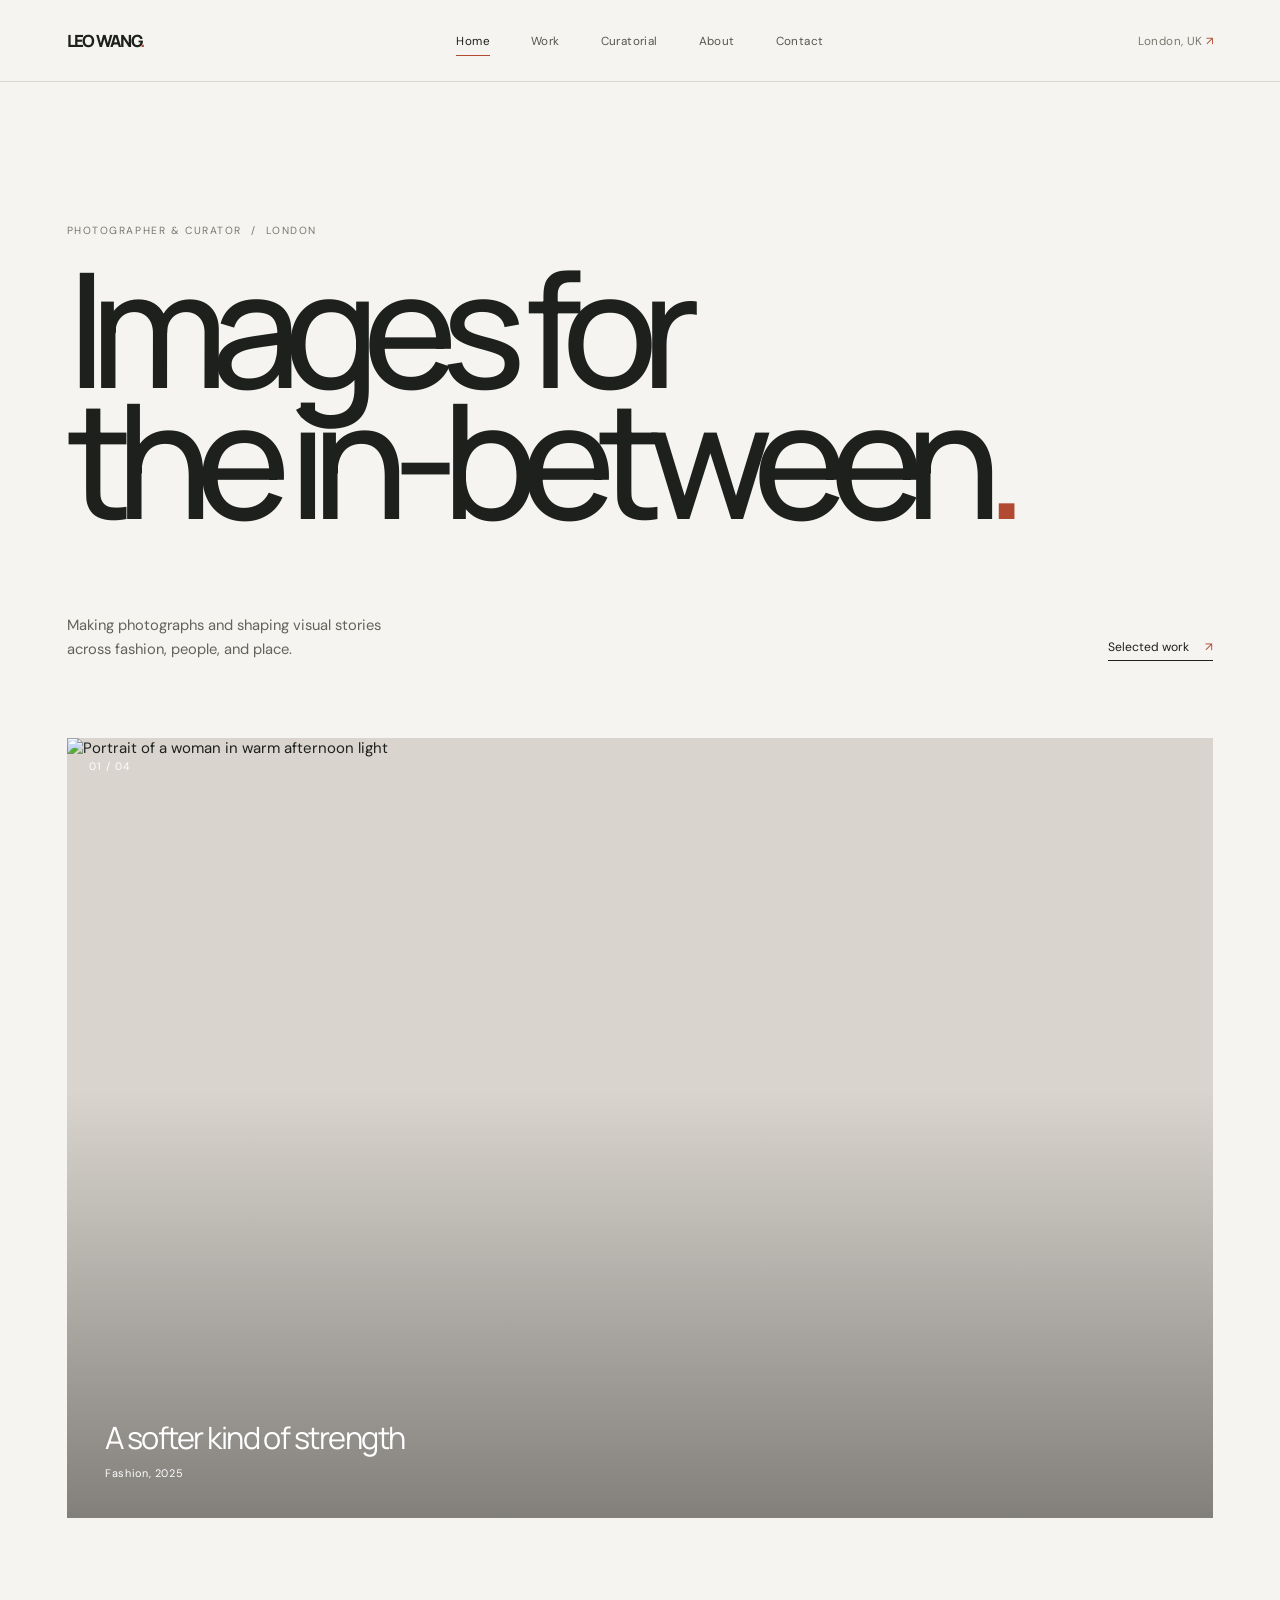
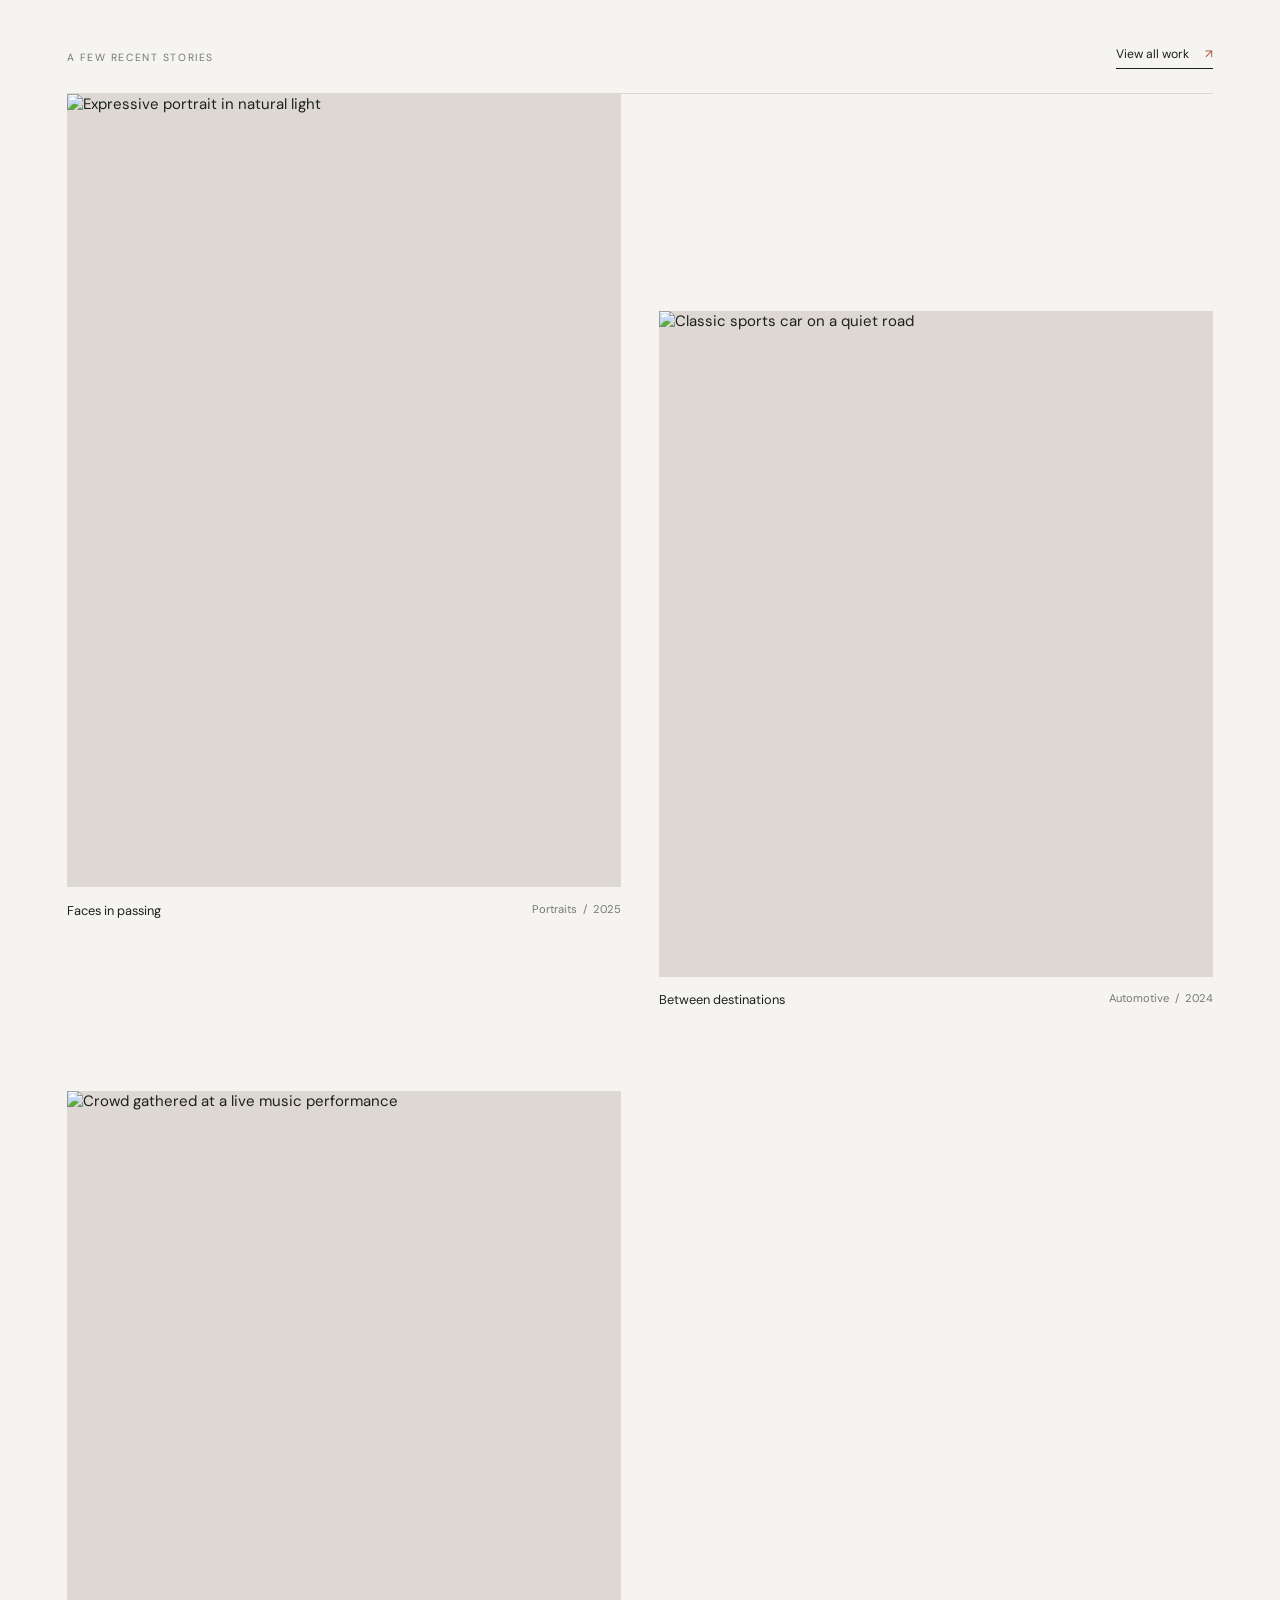
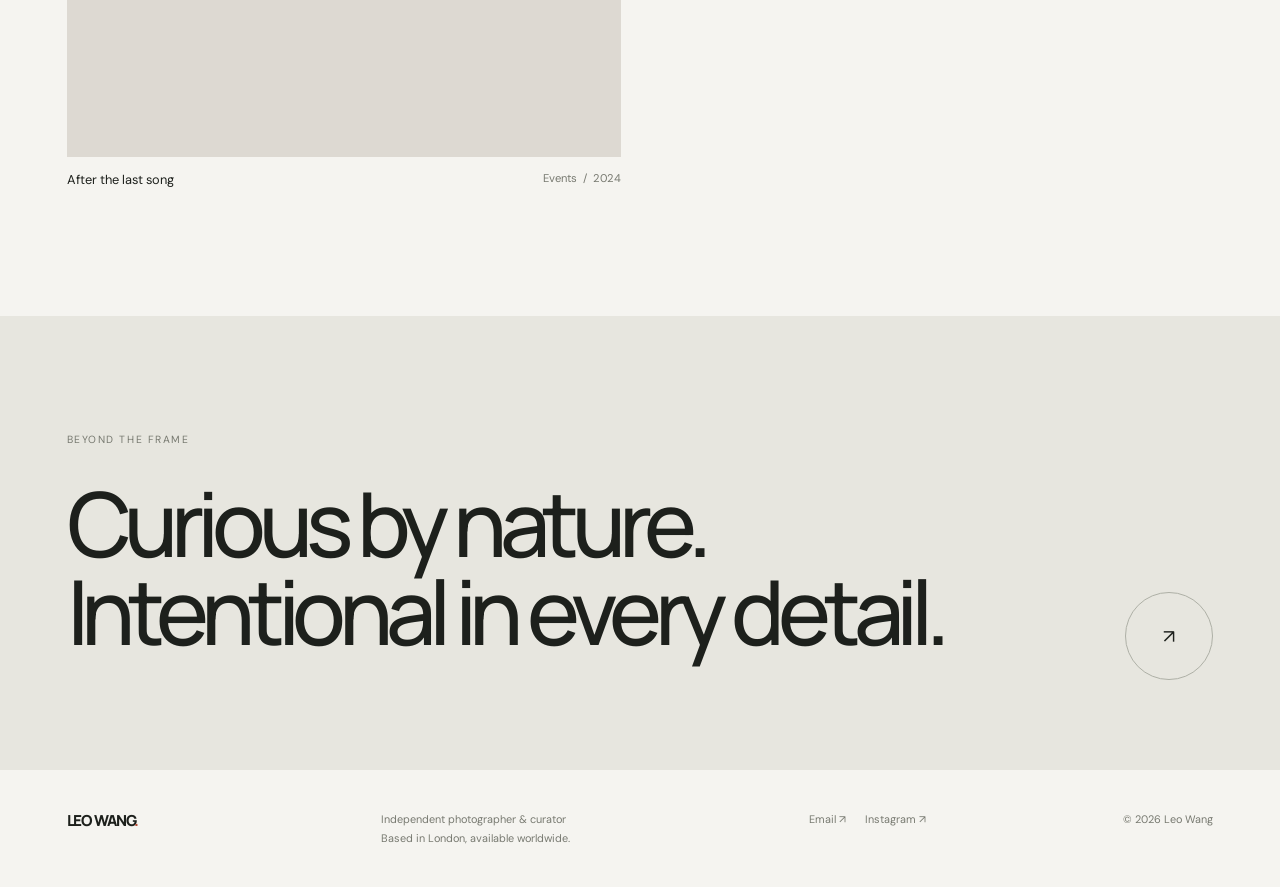
==== index.html @ 0326eb98 "Build Leo Wang photography portfolio Co-authored-by: Copilot App <223556219+Copilot@users.noreply.gi" ====
<!doctype html>
<html lang="en">
<head>
  <meta charset="utf-8">
  <meta name="viewport" content="width=device-width, initial-scale=1">
  <meta name="description" content="Leo Wang is a London-based photographer and curator working across fashion, culture, and the moving image.">
  <meta name="theme-color" content="#f5f4f0">
  <title>Leo Wang — Photographer &amp; Curator</title>
  <link rel="preconnect" href="https://images.unsplash.com">
  <link rel="stylesheet" href="styles.css">
  <script src="main.js" defer></script>
</head>
<body>
  <a class="skip-link" href="#main">Skip to content</a>
  <header class="site-header">
    <a class="wordmark" href="index.html" aria-label="Leo Wang home">LEO WANG<span class="wordmark-dot">.</span></a>
    <button class="menu-toggle" type="button" aria-expanded="false" aria-controls="primary-nav"><span></span><span></span><span class="sr-only">Toggle navigation</span></button>
    <nav class="primary-nav" id="primary-nav" aria-label="Main navigation">
      <a class="active" href="index.html">Home</a><a href="work/index.html">Work</a><a href="curatorial.html">Curatorial</a><a href="about.html">About</a><a href="contact.html">Contact</a>
    </nav>
    <span class="header-location">London, UK <span aria-hidden="true">↗</span></span>
  </header>
  <main id="main">
    <section class="home-intro page-gutter">
      <p class="eyebrow">Photographer &amp; curator&nbsp; / &nbsp;London</p>
      <h1>Images for<br>the in-between<span class="heading-period">.</span></h1>
      <div class="intro-bottom"><p>Making photographs and shaping visual stories across fashion, people, and place.</p><a class="text-link" href="work/index.html">Selected work <span aria-hidden="true">↗</span></a></div>
    </section>
    <section class="home-feature page-gutter" aria-label="Selected photograph">
      <a class="feature-image image-link" href="work/fashion.html">
        <img src="https://images.unsplash.com/photo-1534528741775-53994a69daeb?auto=format&amp;fit=crop&amp;w=2200&amp;q=85" alt="Portrait of a woman in warm afternoon light" fetchpriority="high">
        <span class="image-index">01 / 04</span><span class="image-caption">A softer kind of strength <span>Fashion, 2025</span></span>
      </a>
    </section>
    <section class="selected-work section-space page-gutter">
      <div class="section-heading"><p class="eyebrow">A few recent stories</p><a class="text-link" href="work/index.html">View all work <span aria-hidden="true">↗</span></a></div>
      <div class="work-grid">
        <a class="work-card card-tall" href="work/portraits.html"><img src="https://images.unsplash.com/photo-1531123897727-8f129e1688ce?auto=format&amp;fit=crop&amp;w=1200&amp;q=82" alt="Expressive portrait in natural light" loading="lazy"><span class="card-meta"><span>Faces in passing</span><span>Portraits&nbsp; / &nbsp;2025</span></span></a>
        <a class="work-card card-offset" href="work/automotive.html"><img src="https://images.unsplash.com/photo-1503376780353-7e6692767b70?auto=format&amp;fit=crop&amp;w=1200&amp;q=82" alt="Classic sports car on a quiet road" loading="lazy"><span class="card-meta"><span>Between destinations</span><span>Automotive&nbsp; / &nbsp;2024</span></span></a>
        <a class="work-card" href="work/events.html"><img src="https://images.unsplash.com/photo-1506157786151-b8491531f063?auto=format&amp;fit=crop&amp;w=1200&amp;q=82" alt="Crowd gathered at a live music performance" loading="lazy"><span class="card-meta"><span>After the last song</span><span>Events&nbsp; / &nbsp;2024</span></span></a>
      </div>
    </section>
    <section class="home-note page-gutter">
      <p class="eyebrow">Beyond the frame</p><p class="note-copy">Curious by nature.<br>Intentional in every detail.</p><a class="round-link" href="curatorial.html" aria-label="Explore curatorial projects">↗</a>
    </section>
  </main>
  <footer class="site-footer page-gutter"><a class="wordmark footer-mark" href="index.html">LEO WANG<span class="wordmark-dot">.</span></a><p>Independent photographer &amp; curator<br>Based in London, available worldwide.</p><div class="footer-links"><a href="mailto:hello@leowang.studio">Email ↗</a><a href="https://www.instagram.com/" target="_blank" rel="noreferrer">Instagram ↗</a></div><span class="copyright">© <span data-year></span> Leo Wang</span></footer>
</body>
</html>
---- styles.css ----
@import url('https://fonts.googleapis.com/css2?family=DM+Sans:wght@400;500;600;700&family=Manrope:wght@400;500;600;700;800&display=swap');

:root {
  color-scheme: light;
  --paper: #f5f4f0;
  --ink: #1d201c;
  --muted: #777970;
  --line: #d8d8d0;
  --accent: #b24932;
  --gutter: clamp(1.25rem, 5.2vw, 6.25rem);
  --sans: "DM Sans", "Helvetica Neue", sans-serif;
  --display: "Manrope", "Helvetica Neue", sans-serif;
}

* { box-sizing: border-box; }
html { scroll-behavior: smooth; }
body { margin: 0; background: var(--paper); color: var(--ink); font-family: var(--sans); font-size: 15px; -webkit-font-smoothing: antialiased; }
img { display: block; width: 100%; height: 100%; object-fit: cover; }
a { color: inherit; text-decoration: none; }
button { font: inherit; }
.sr-only { position: absolute; width: 1px; height: 1px; padding: 0; margin: -1px; overflow: hidden; clip: rect(0, 0, 0, 0); white-space: nowrap; border: 0; }
.skip-link { position: fixed; z-index: 20; top: .75rem; left: .75rem; padding: .8rem 1rem; background: var(--ink); color: var(--paper); transform: translateY(-160%); }
.skip-link:focus { transform: translateY(0); }
.page-gutter { padding-inline: var(--gutter); }
.site-header { position: relative; z-index: 5; min-height: 82px; padding: 0 var(--gutter); display: grid; grid-template-columns: 1fr 2fr 1fr; align-items: center; border-bottom: 1px solid var(--line); }
.wordmark { font-family: var(--display); font-size: 1.05rem; font-weight: 800; letter-spacing: -.075em; white-space: nowrap; }
.wordmark-dot, .heading-period { color: var(--accent); }
.primary-nav { display: flex; justify-content: center; align-items: center; gap: clamp(1.1rem, 3.2vw, 3.4rem); }
.primary-nav a, .header-location { font-size: .73rem; letter-spacing: .035em; }
.primary-nav a { position: relative; color: #55574f; transition: color .2s ease; }
.primary-nav a:hover, .primary-nav a.active { color: var(--ink); }
.primary-nav a.active::after { position: absolute; content: ""; height: 1px; left: 0; right: 0; bottom: -.45rem; background: var(--accent); }
.header-location { justify-self: end; color: var(--muted); }
.header-location span { color: var(--accent); }
.menu-toggle { display: none; }
.home-intro { padding-top: clamp(4.5rem, 11vw, 10.5rem); padding-bottom: clamp(2.4rem, 6vw, 5.7rem); }
.eyebrow { margin: 0; text-transform: uppercase; font-size: .65rem; line-height: 1.5; letter-spacing: .15em; color: var(--muted); }
h1, h2, p { margin-top: 0; }
.home-intro h1, .page-intro h1, .project-heading h1 { margin: 1.4rem 0 0; font-family: var(--display); font-size: clamp(4rem, 12.5vw, 12rem); line-height: .82; letter-spacing: -.105em; font-weight: 500; }
.home-intro h1 { max-width: 11ch; }
.heading-period { letter-spacing: -.12em; }
.intro-bottom { display: flex; justify-content: space-between; align-items: end; margin-top: clamp(2.6rem, 7vw, 6rem); }
.intro-bottom p, .page-lede { max-width: 320px; margin: 0; color: #62645c; font-size: .92rem; line-height: 1.65; }
.text-link { display: inline-flex; gap: 1rem; align-items: center; padding-bottom: .35rem; border-bottom: 1px solid var(--ink); font-size: .76rem; }
.text-link span, .text-link:hover { color: var(--accent); }
.feature-image { position: relative; display: block; height: min(67vw, 780px); min-height: 390px; overflow: hidden; background: #d9d5ce; }
.feature-image img, .work-card img { transition: transform .7s cubic-bezier(.2,.65,.25,1); }
.feature-image:hover img, .work-card:hover img { transform: scale(1.025); }
.feature-image::after { position: absolute; inset: 45% 0 0; content: ""; background: linear-gradient(transparent, rgba(0,0,0,.4)); pointer-events: none; }
.image-index, .image-caption { position: absolute; z-index: 1; color: white; }
.image-index { top: 1.3rem; left: 1.4rem; font-size: .67rem; letter-spacing: .1em; }
.image-caption { left: clamp(1.4rem, 3vw, 3rem); bottom: clamp(1.4rem, 3vw, 3rem); font-family: var(--display); font-size: clamp(1.2rem, 2.4vw, 2.3rem); letter-spacing: -.05em; }
.image-caption span { display: block; margin-top: .5rem; font-family: var(--sans); font-size: .68rem; letter-spacing: .06em; }
.section-space { padding-top: clamp(5rem, 10vw, 10rem); padding-bottom: clamp(5rem, 10vw, 10rem); }
.section-heading { display: flex; justify-content: space-between; align-items: center; padding-bottom: 1.5rem; border-bottom: 1px solid var(--line); }
.work-grid { display: grid; grid-template-columns: repeat(2, minmax(0, 1fr)); gap: clamp(2.5rem, 6.5vw, 6.5rem) clamp(1rem, 3vw, 3rem); align-items: start; }
.work-card { display: block; min-width: 0; }
.work-card img { height: clamp(280px, 52vw, 710px); background: #ddd9d2; }
.work-card.card-tall img { height: clamp(360px, 62vw, 800px); }
.work-card.card-offset { margin-top: clamp(5rem, 17vw, 15rem); }
.card-meta { display: flex; justify-content: space-between; gap: 1rem; padding-top: .9rem; font-size: .7rem; }
.card-meta span:first-child { font-size: .8rem; }
.card-meta span:last-child { color: var(--muted); text-align: right; }
.home-note { position: relative; padding-top: clamp(4rem, 9vw, 8rem); padding-bottom: clamp(4rem, 9vw, 8rem); background: #e7e6df; }
.note-copy { margin: 2rem 0 0; font-family: var(--display); font-size: clamp(2.5rem, 7vw, 6rem); font-weight: 500; line-height: .98; letter-spacing: -.08em; }
.round-link { position: absolute; right: var(--gutter); bottom: clamp(3rem, 7vw, 6rem); width: clamp(3.2rem, 7vw, 5.5rem); aspect-ratio: 1; display: grid; place-items: center; border: 1px solid #aeb0a6; border-radius: 50%; font-size: 1.2rem; transition: background .2s, color .2s; }
.round-link:hover { background: var(--ink); color: var(--paper); }
.site-footer { display: grid; grid-template-columns: 1fr 1.4fr 1fr auto; gap: 2rem; align-items: start; padding-top: 2.5rem; padding-bottom: 2.5rem; }
.footer-mark { font-size: .95rem; }
.site-footer p, .footer-links, .copyright { color: var(--muted); font-size: .68rem; line-height: 1.7; }
.site-footer p { margin: 0; }
.footer-links { display: flex; gap: 1.2rem; }
.footer-links a:hover { color: var(--accent); }
.copyright { justify-self: end; }

.page-intro { padding-top: clamp(4rem, 8vw, 8rem); padding-bottom: clamp(3rem, 7vw, 6rem); }
.page-intro h1 { margin-top: 1.7rem; }
.page-lede { margin-top: 2rem; }
.category-nav { display: flex; gap: clamp(1.5rem, 4vw, 4rem); padding-top: 1.1rem; padding-bottom: 1.1rem; border-top: 1px solid var(--line); border-bottom: 1px solid var(--line); }
.category-nav a { font-size: .72rem; }
.category-nav a:hover { color: var(--accent); }
.category-nav span { margin-left: .35rem; color: var(--muted); font-size: .57rem; }
.work-index-grid { padding-top: clamp(3rem, 6vw, 6rem); padding-bottom: clamp(4rem, 9vw, 8rem); }
.work-index-grid .work-card img { height: clamp(310px, 54vw, 700px); }
.work-index-grid .card-tall img { height: clamp(390px, 65vw, 820px); }
.closing-note { display: flex; align-items: center; justify-content: space-between; gap: 2rem; padding-top: 2rem; padding-bottom: 3rem; border-top: 1px solid var(--line); }
.closing-note .text-link { font-size: .85rem; }
.project-heading { padding-top: clamp(2rem, 5vw, 5rem); padding-bottom: clamp(3rem, 7vw, 6rem); }
.back-link { display: inline-block; margin-bottom: clamp(3rem, 7vw, 6rem); color: var(--muted); font-size: .72rem; }
.back-link:hover { color: var(--accent); }
.project-heading h1 { margin-top: 1.5rem; font-size: clamp(3.7rem, 10.5vw, 10rem); }
.project-heading .page-lede { max-width: 440px; }
.project-gallery { display: grid; grid-template-columns: repeat(2, minmax(0, 1fr)); gap: clamp(2.2rem, 5vw, 5rem) clamp(1rem, 3vw, 3rem); padding-bottom: clamp(4rem, 10vw, 9rem); }
.project-gallery figure { margin: 0; }
.project-gallery img { aspect-ratio: 4 / 5; background: #ddd9d2; }
.project-gallery .gallery-wide { grid-column: 1 / -1; }
.project-gallery .gallery-wide img { aspect-ratio: 16 / 9; }
.project-gallery figcaption { padding-top: .75rem; color: var(--muted); font-size: .67rem; }
.project-credit { display: grid; grid-template-columns: repeat(3, 1fr) 1.5fr; gap: 1rem; align-items: start; padding-top: 1.5rem; padding-bottom: 2.5rem; border-top: 1px solid var(--line); }
.project-credit p { margin: 0; font-size: .72rem; }
.project-credit p span { display: block; padding-bottom: .5rem; color: var(--muted); font-size: .62rem; }
.project-credit .text-link { justify-self: end; font-size: .7rem; }

.editorial-intro { padding-top: clamp(5rem, 10vw, 9rem); padding-bottom: clamp(4rem, 9vw, 8rem); }
.editorial-intro h1 { max-width: 12ch; margin: 1.5rem 0 2rem; font-family: var(--display); font-size: clamp(3.8rem, 10vw, 9.5rem); line-height: .9; font-weight: 500; letter-spacing: -.09em; }
.editorial-intro .page-lede { max-width: 450px; }
.editorial-image { height: min(58vw, 690px); min-height: 350px; }
.curatorial-items { padding-top: clamp(4rem, 9vw, 8rem); padding-bottom: clamp(4rem, 9vw, 8rem); }
.curatorial-item { display: grid; grid-template-columns: 1.25fr 1fr; gap: clamp(2rem, 7vw, 7rem); align-items: center; padding: 2rem 0; border-top: 1px solid var(--line); }
.curatorial-item:nth-child(even) .curatorial-image { order: 2; }
.curatorial-image { overflow: hidden; }
.curatorial-image img { aspect-ratio: 4 / 3; background: #ddd9d2; transition: transform .7s; }
.curatorial-item:hover img { transform: scale(1.02); }
.curatorial-copy { max-width: 390px; }
.curatorial-copy h2 { margin: 1rem 0; font-family: var(--display); font-size: clamp(1.8rem, 3.4vw, 3.5rem); font-weight: 500; line-height: 1; letter-spacing: -.065em; }
.curatorial-copy > p:last-child { color: #62645c; font-size: .84rem; line-height: 1.8; }

.about-layout { display: grid; grid-template-columns: 1fr 1fr; gap: clamp(2rem, 8vw, 8rem); align-items: start; padding-top: clamp(4rem, 9vw, 8rem); padding-bottom: clamp(5rem, 10vw, 9rem); }
.about-portrait img { aspect-ratio: 4 / 5; max-height: 720px; background: #ddd9d2; }
.about-copy { padding-top: clamp(0rem, 6vw, 5rem); }
.about-copy h1 { margin: 1.5rem 0 2rem; font-family: var(--display); font-size: clamp(3.6rem, 8vw, 7.5rem); font-weight: 500; line-height: .88; letter-spacing: -.09em; }
.about-copy > p:not(.eyebrow) { max-width: 470px; color: #62645c; font-size: .87rem; line-height: 1.85; }
.about-details { display: grid; grid-template-columns: 1fr 1fr; gap: 1.5rem; max-width: 470px; margin-top: 3rem; padding-top: 1.3rem; border-top: 1px solid var(--line); }
.about-details p { margin: 0; font-size: .74rem; line-height: 1.7; }
.about-details span { display: block; margin-bottom: .5rem; color: var(--muted); font-size: .62rem; text-transform: uppercase; letter-spacing: .1em; }

.contact-intro { padding-top: clamp(5rem, 11vw, 10rem); padding-bottom: clamp(5rem, 10vw, 9rem); }
.contact-intro h1 { margin: 1.5rem 0 2rem; font-family: var(--display); font-size: clamp(4.3rem, 13vw, 12rem); line-height: .82; letter-spacing: -.105em; font-weight: 500; }
.contact-bottom { display: grid; grid-template-columns: 1fr 1fr; align-items: end; gap: 2rem; margin-top: clamp(3rem, 9vw, 8rem); }
.contact-bottom p { max-width: 390px; margin: 0; color: #62645c; font-size: .9rem; line-height: 1.7; }
.contact-address { display: flex; flex-direction: column; align-items: start; gap: .75rem; }
.contact-address a { padding-bottom: .4rem; border-bottom: 1px solid var(--ink); font-size: clamp(1rem, 2vw, 1.6rem); }
.contact-address a:hover { color: var(--accent); border-color: var(--accent); }
.contact-address span { color: var(--muted); font-size: .72rem; }

@media (min-width: 1500px) { :root { --gutter: max(6.25rem, calc((100vw - 1380px) / 2)); } }
@media (max-width: 760px) {
  .site-header { min-height: 70px; grid-template-columns: 1fr auto; }
  .header-location { display: none; }
  .menu-toggle { display: flex; width: 42px; height: 42px; flex-direction: column; align-items: center; justify-content: center; gap: 5px; border: 0; background: transparent; cursor: pointer; }
  .menu-toggle span:not(.sr-only) { width: 21px; height: 1px; background: var(--ink); transition: transform .2s; }
  .menu-toggle[aria-expanded="true"] span:first-child { transform: translateY(3px) rotate(45deg); }
  .menu-toggle[aria-expanded="true"] span:nth-child(2) { transform: translateY(-3px) rotate(-45deg); }
  .primary-nav { position: absolute; top: 69px; left: 0; right: 0; display: none; flex-direction: column; align-items: stretch; gap: 0; padding: .5rem var(--gutter) 1rem; background: var(--paper); border-bottom: 1px solid var(--line); }
  .primary-nav.is-open { display: flex; }
  .primary-nav a { padding: .9rem 0; border-bottom: 1px solid var(--line); }
  .primary-nav a.active::after { display: none; }
  .home-intro h1 { font-size: clamp(4.3rem, 17vw, 8rem); }
  .intro-bottom { align-items: start; flex-direction: column; gap: 1.5rem; }
  .feature-image { height: 105vw; min-height: 360px; max-height: 620px; }
  .section-heading { gap: 1rem; align-items: start; }
  .work-grid { gap: 3rem 1rem; }
  .work-card img, .work-index-grid .work-card img { height: 62vw; }
  .work-card.card-tall img, .work-index-grid .card-tall img { height: 78vw; }
  .work-card.card-offset { margin-top: 4rem; }
  .card-meta { flex-direction: column; gap: .35rem; font-size: .64rem; }
  .card-meta span:last-child { text-align: left; }
  .round-link { bottom: 2rem; }
  .site-footer { grid-template-columns: 1fr 1fr; gap: 1.5rem 1rem; }
  .footer-links { flex-direction: column; gap: .35rem; }
  .copyright { justify-self: end; align-self: end; }
  .category-nav { overflow-x: auto; gap: 1.5rem; }
  .category-nav a { white-space: nowrap; }
  .closing-note { align-items: start; flex-direction: column; }
  .project-gallery { gap: 2rem .8rem; }
  .project-gallery .gallery-wide img { aspect-ratio: 4 / 3; }
  .project-gallery img { aspect-ratio: 3 / 4; }
  .project-credit { grid-template-columns: 1fr 1fr; row-gap: 1.5rem; }
  .project-credit .text-link { grid-column: 1 / -1; justify-self: start; }
  .curatorial-item { grid-template-columns: 1fr; gap: 1.5rem; }
  .curatorial-item:nth-child(even) .curatorial-image { order: 0; }
  .curatorial-item:nth-child(even) .curatorial-copy { padding-left: 10%; }
  .about-layout { grid-template-columns: 1fr; gap: 2.5rem; padding-top: 3rem; }
  .about-portrait img { max-height: none; aspect-ratio: 4 / 3; }
  .about-copy { padding-top: 0; }
  .contact-bottom { grid-template-columns: 1fr; align-items: start; }
}
@media (prefers-reduced-motion: reduce) {
  *, *::before, *::after { scroll-behavior: auto !important; transition-duration: .01ms !important; animation-duration: .01ms !important; animation-iteration-count: 1 !important; }
}
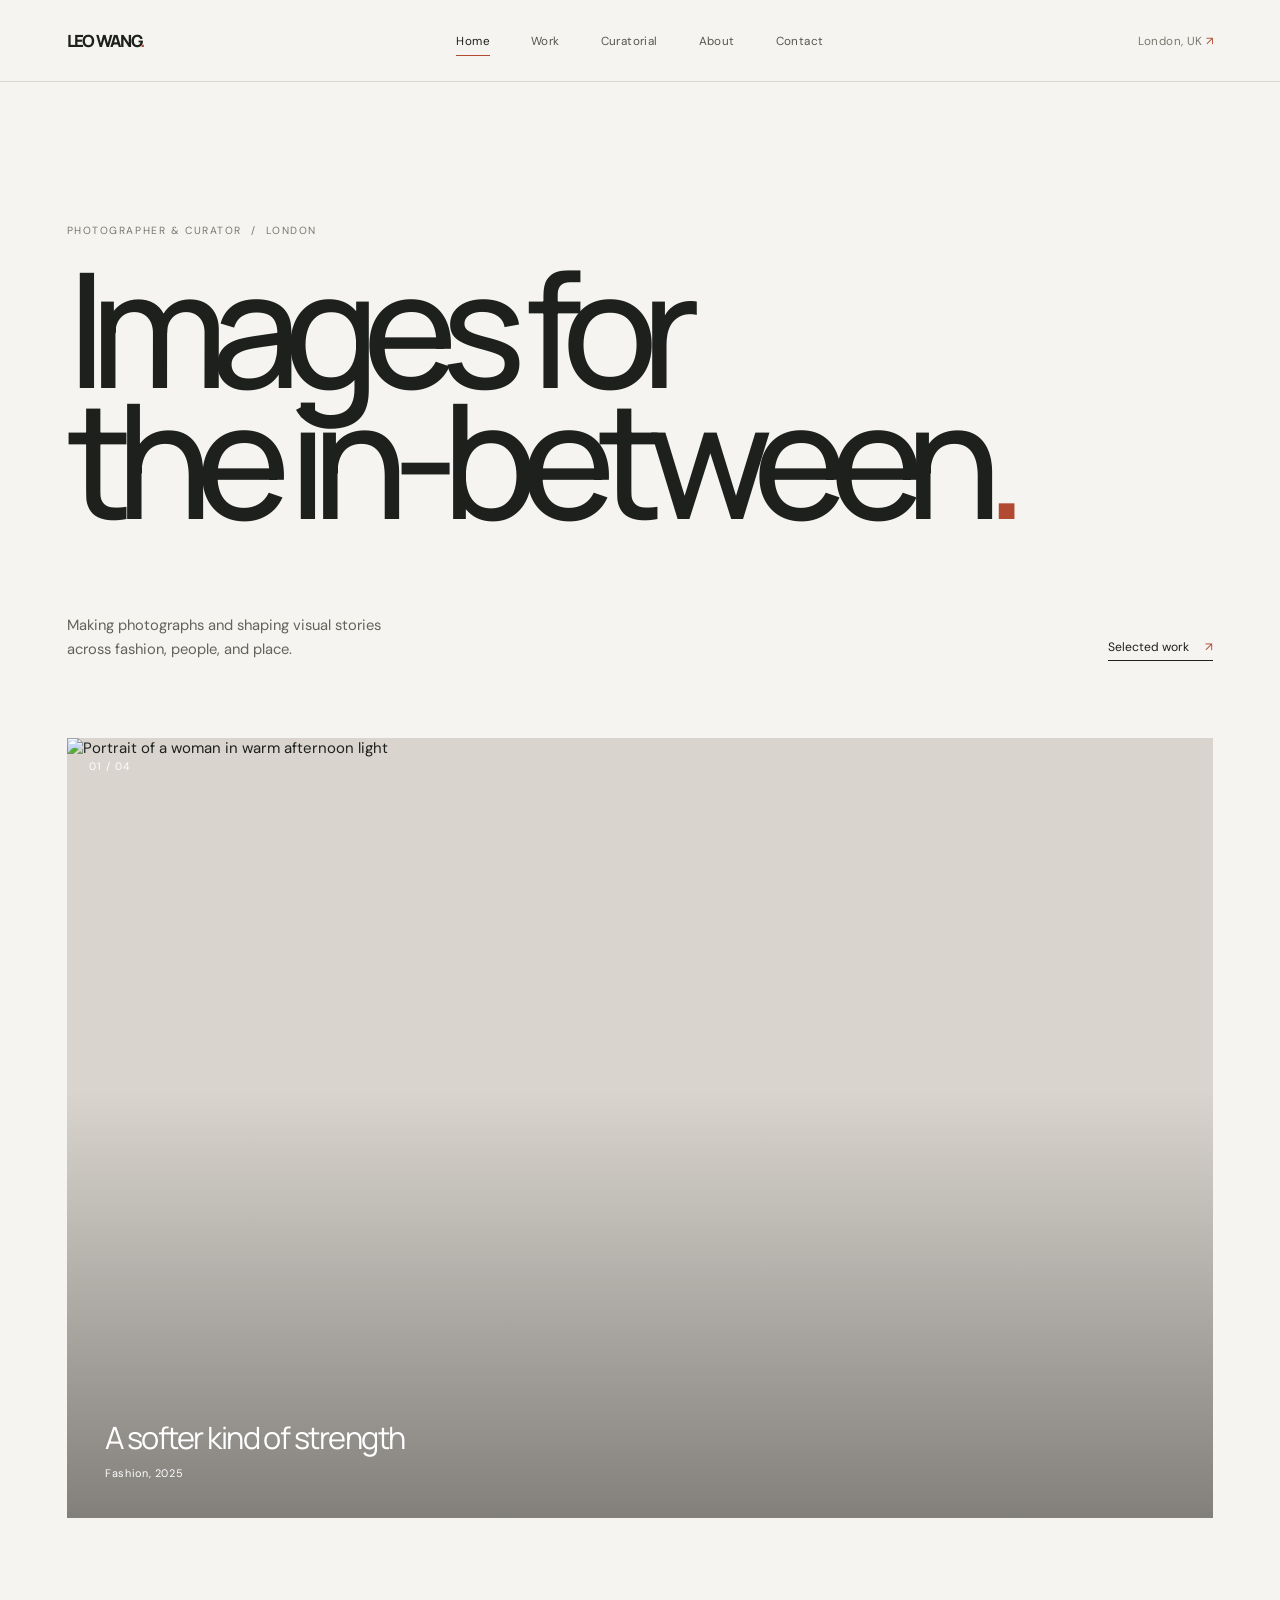
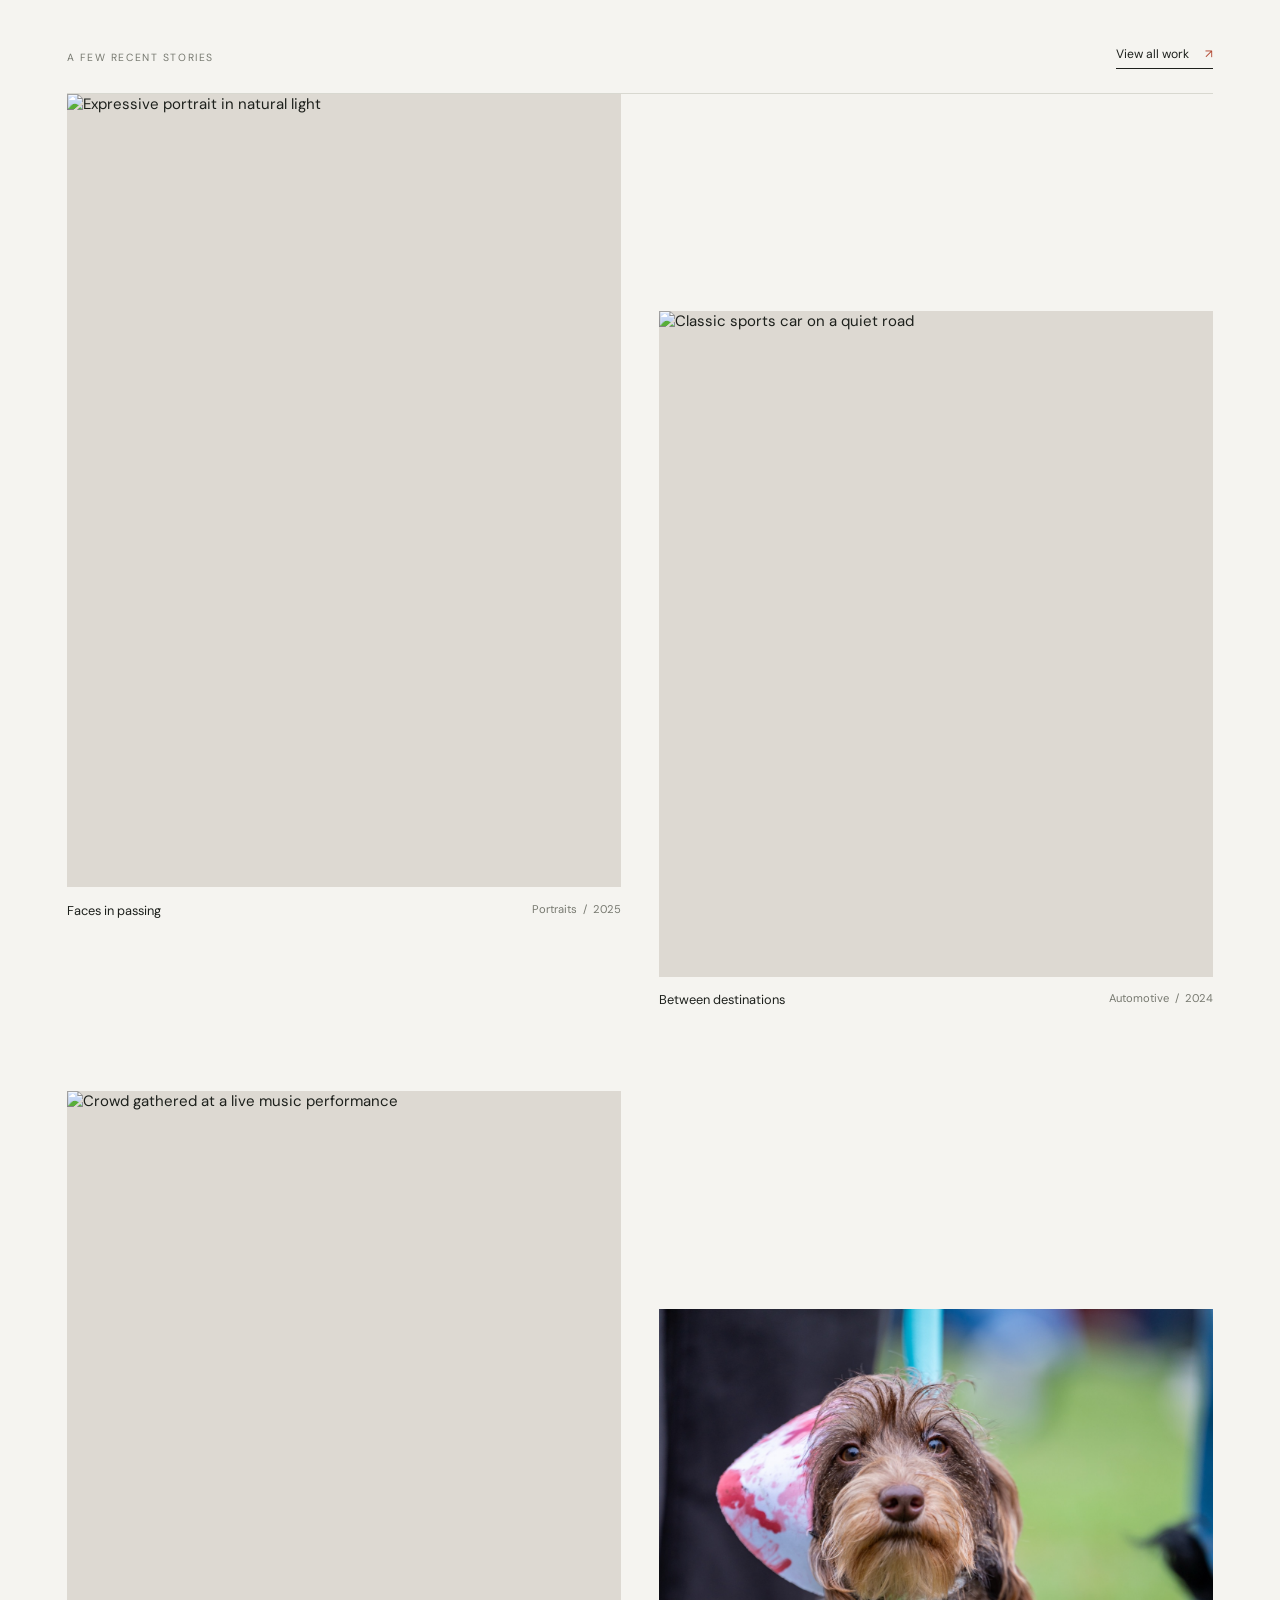
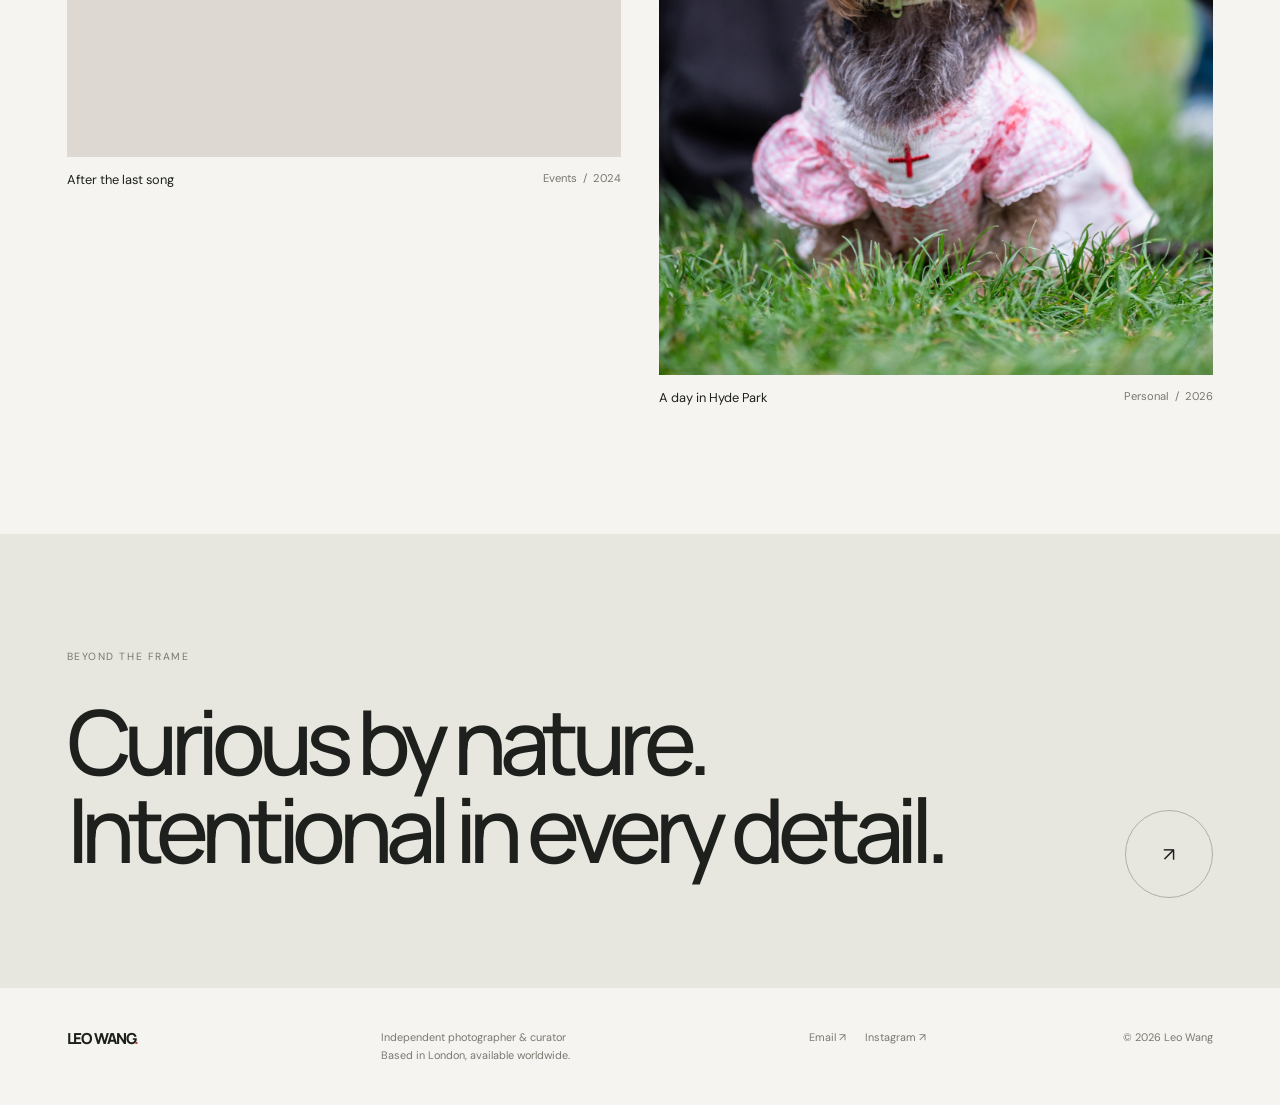
==== commit 9330b43b: "Add Hyde Park dog photography project Add a personal Hyde Park gallery to the work index and homepag" ====
--- a/index.html
+++ b/index.html
@@ -38,6 +38,7 @@
         <a class="work-card card-tall" href="work/portraits.html"><img src="https://images.unsplash.com/photo-1531123897727-8f129e1688ce?auto=format&amp;fit=crop&amp;w=1200&amp;q=82" alt="Expressive portrait in natural light" loading="lazy"><span class="card-meta"><span>Faces in passing</span><span>Portraits&nbsp; / &nbsp;2025</span></span></a>
         <a class="work-card card-offset" href="work/automotive.html"><img src="https://images.unsplash.com/photo-1503376780353-7e6692767b70?auto=format&amp;fit=crop&amp;w=1200&amp;q=82" alt="Classic sports car on a quiet road" loading="lazy"><span class="card-meta"><span>Between destinations</span><span>Automotive&nbsp; / &nbsp;2024</span></span></a>
         <a class="work-card" href="work/events.html"><img src="https://images.unsplash.com/photo-1506157786151-b8491531f063?auto=format&amp;fit=crop&amp;w=1200&amp;q=82" alt="Crowd gathered at a live music performance" loading="lazy"><span class="card-meta"><span>After the last song</span><span>Events&nbsp; / &nbsp;2024</span></span></a>
+        <a class="work-card card-offset" href="work/hyde-park.html"><img src="images/hyde-park/cover.jpg" alt="A small brown dog in a pink outfit at Hyde Park" loading="lazy"><span class="card-meta"><span>A day in Hyde Park</span><span>Personal&nbsp; / &nbsp;2026</span></span></a>
       </div>
     </section>
     <section class="home-note page-gutter">
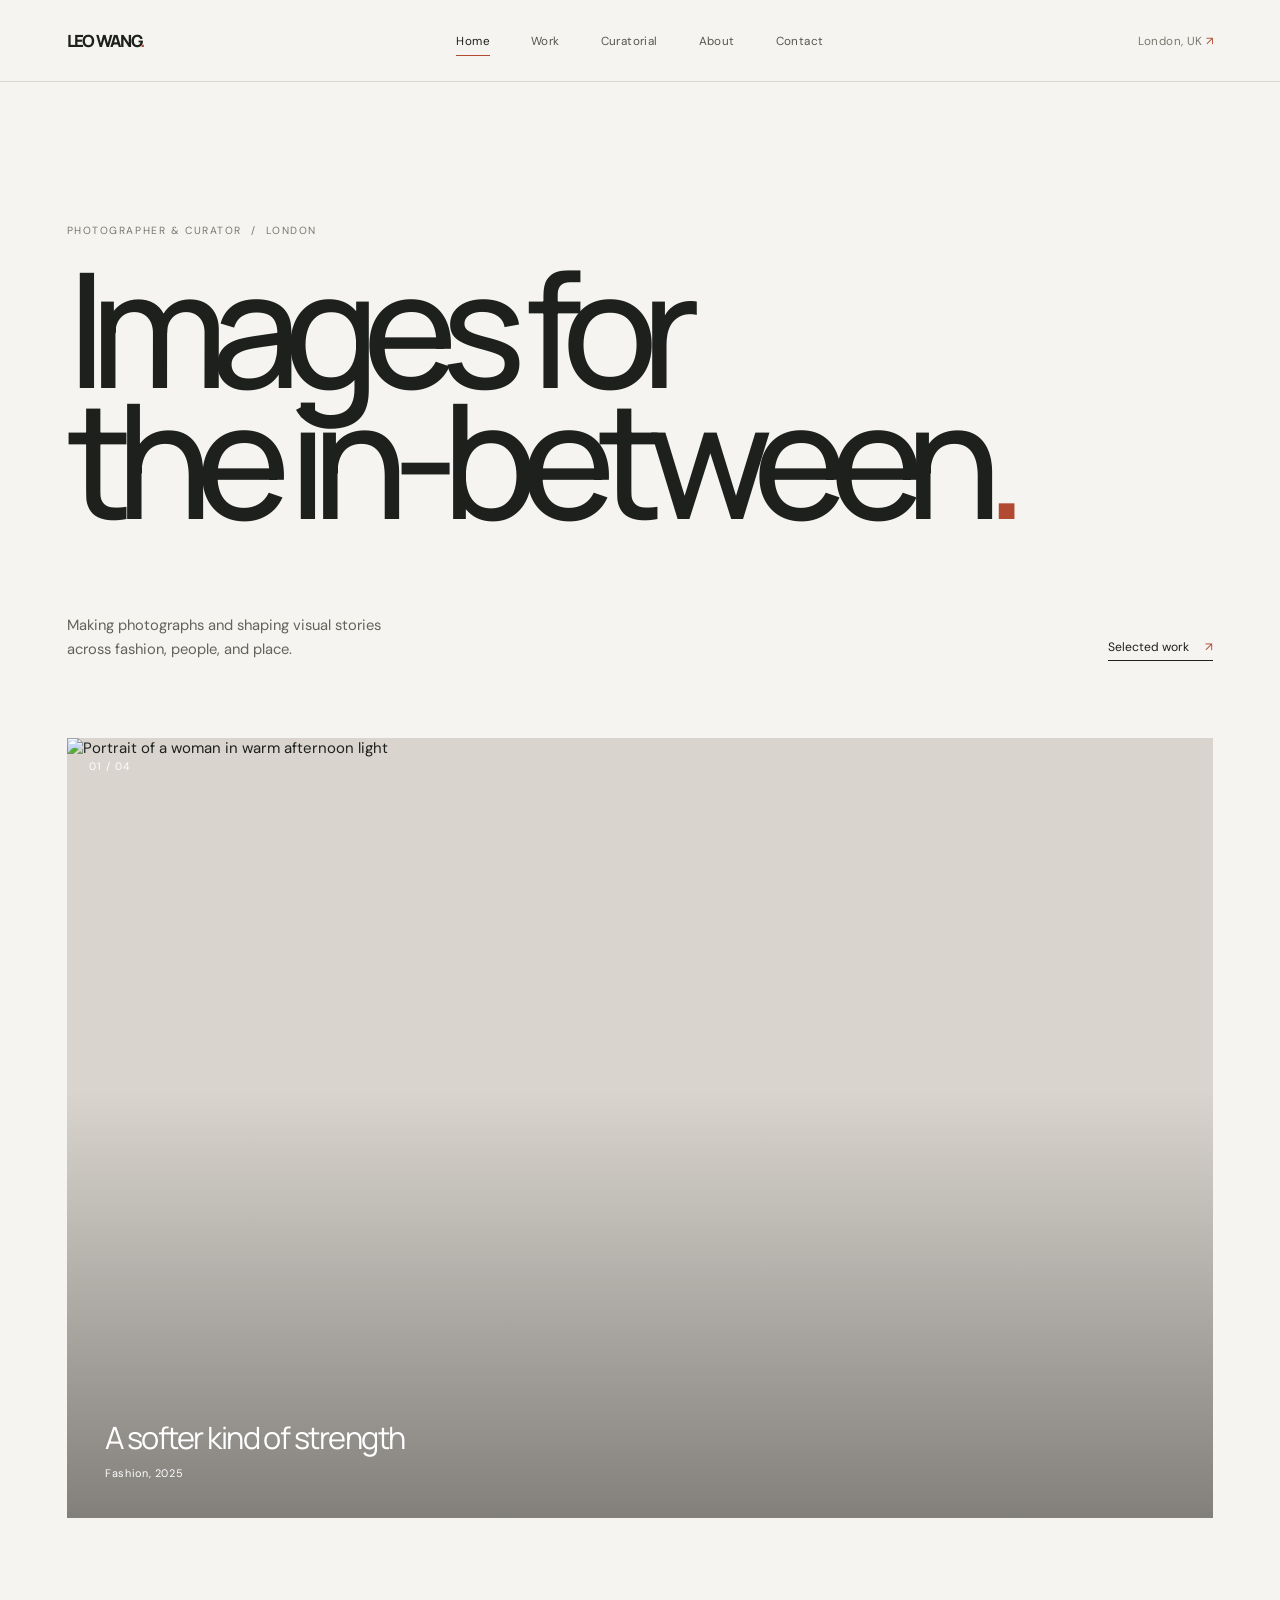
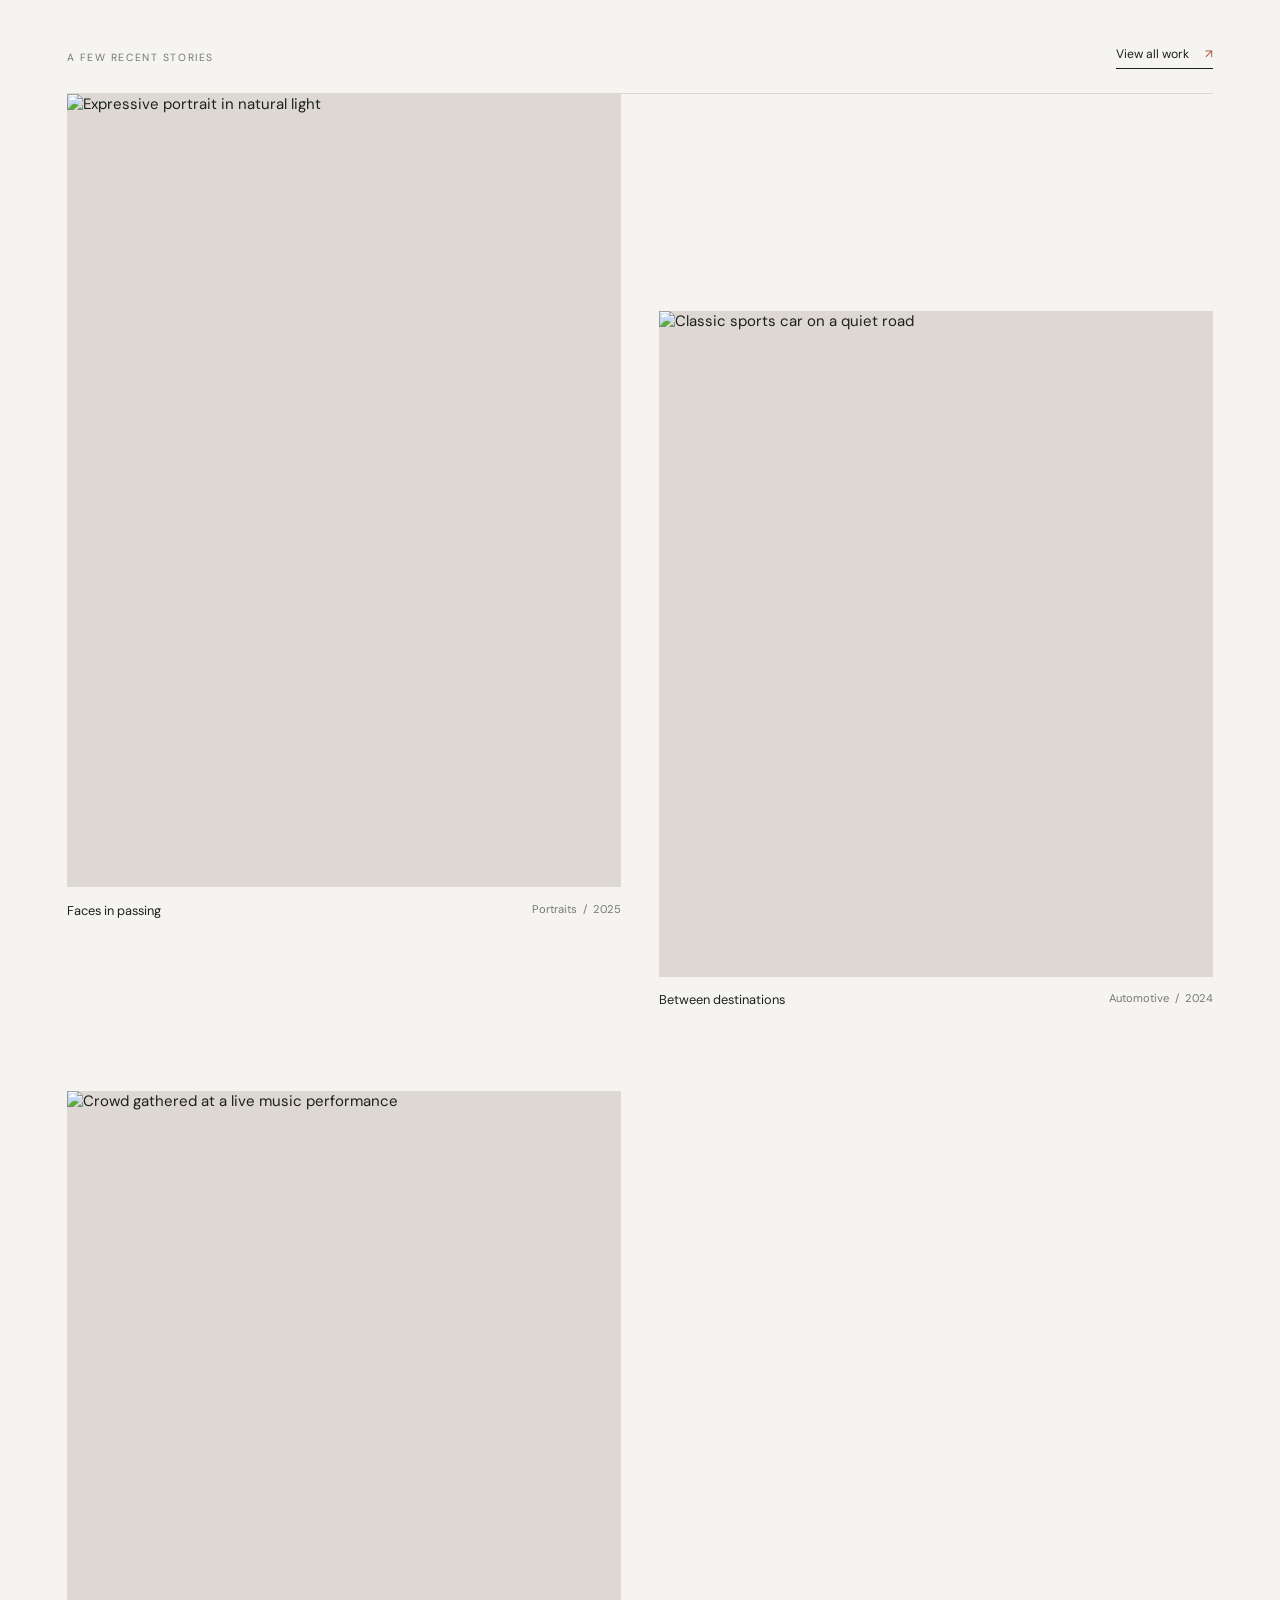
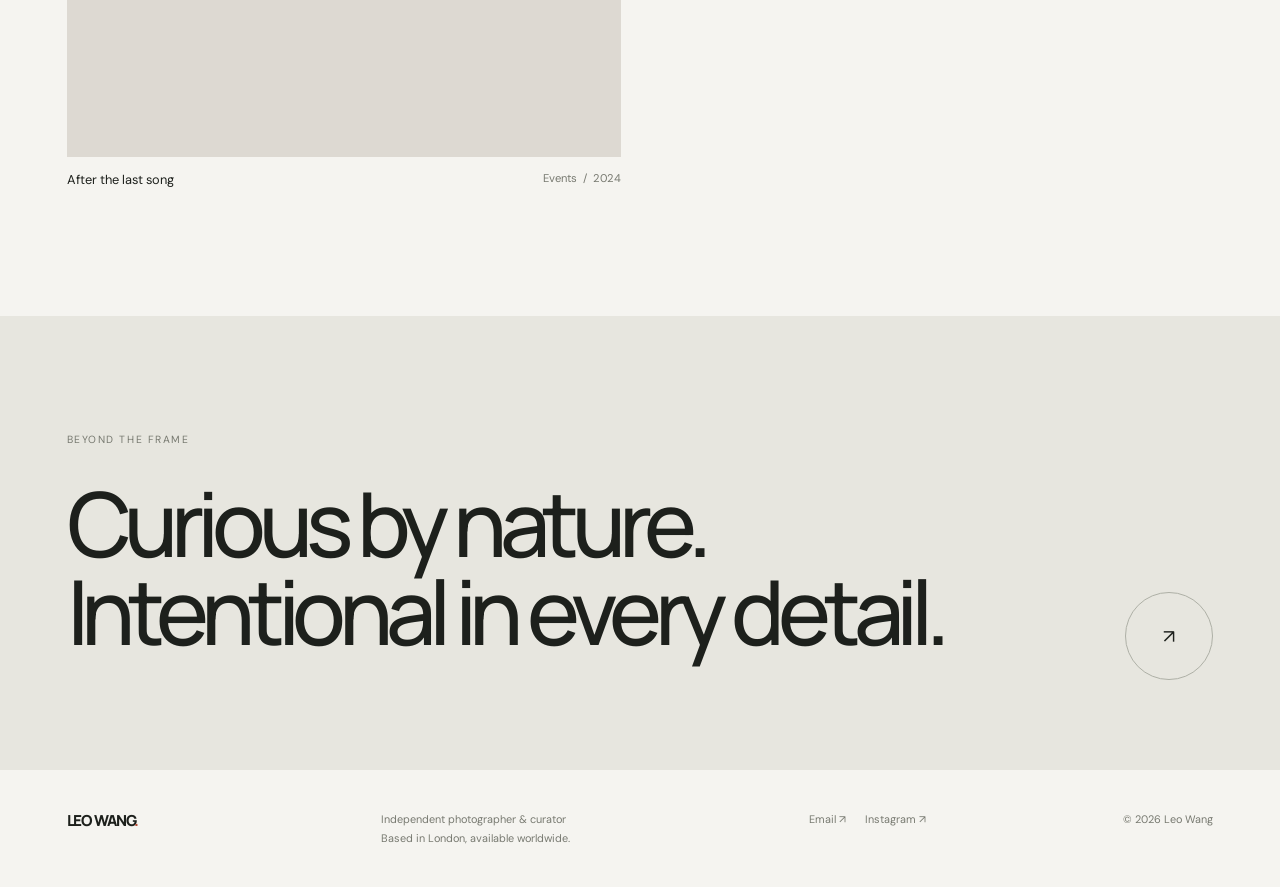
==== commit 19c219cb: "Add organized portfolio photo folders Co-authored-by: Copilot App <223556219+Copilot@users.noreply.g" ====
--- a/index.html
+++ b/index.html
@@ -28,17 +28,16 @@
     </section>
     <section class="home-feature page-gutter" aria-label="Selected photograph">
       <a class="feature-image image-link" href="work/fashion.html">
-        <img src="https://images.unsplash.com/photo-1534528741775-53994a69daeb?auto=format&amp;fit=crop&amp;w=2200&amp;q=85" alt="Portrait of a woman in warm afternoon light" fetchpriority="high">
+        <img src="https://images.unsplash.com/photo-1534528741775-53994a69daeb?auto=format&amp;fit=crop&amp;w=2200&amp;q=85" data-local-image="images/home/hero.jpg" alt="Portrait of a woman in warm afternoon light" fetchpriority="high">
         <span class="image-index">01 / 04</span><span class="image-caption">A softer kind of strength <span>Fashion, 2025</span></span>
       </a>
     </section>
     <section class="selected-work section-space page-gutter">
       <div class="section-heading"><p class="eyebrow">A few recent stories</p><a class="text-link" href="work/index.html">View all work <span aria-hidden="true">↗</span></a></div>
       <div class="work-grid">
-        <a class="work-card card-tall" href="work/portraits.html"><img src="https://images.unsplash.com/photo-1531123897727-8f129e1688ce?auto=format&amp;fit=crop&amp;w=1200&amp;q=82" alt="Expressive portrait in natural light" loading="lazy"><span class="card-meta"><span>Faces in passing</span><span>Portraits&nbsp; / &nbsp;2025</span></span></a>
-        <a class="work-card card-offset" href="work/automotive.html"><img src="https://images.unsplash.com/photo-1503376780353-7e6692767b70?auto=format&amp;fit=crop&amp;w=1200&amp;q=82" alt="Classic sports car on a quiet road" loading="lazy"><span class="card-meta"><span>Between destinations</span><span>Automotive&nbsp; / &nbsp;2024</span></span></a>
-        <a class="work-card" href="work/events.html"><img src="https://images.unsplash.com/photo-1506157786151-b8491531f063?auto=format&amp;fit=crop&amp;w=1200&amp;q=82" alt="Crowd gathered at a live music performance" loading="lazy"><span class="card-meta"><span>After the last song</span><span>Events&nbsp; / &nbsp;2024</span></span></a>
-        <a class="work-card card-offset" href="work/hyde-park.html"><img src="images/hyde-park/cover.jpg" alt="A small brown dog in a pink outfit at Hyde Park" loading="lazy"><span class="card-meta"><span>A day in Hyde Park</span><span>Personal&nbsp; / &nbsp;2026</span></span></a>
+        <a class="work-card card-tall" href="work/portraits.html"><img src="https://images.unsplash.com/photo-1531123897727-8f129e1688ce?auto=format&amp;fit=crop&amp;w=1200&amp;q=82" data-local-image="images/portraits/cover.jpg" alt="Expressive portrait in natural light" loading="lazy"><span class="card-meta"><span>Faces in passing</span><span>Portraits&nbsp; / &nbsp;2025</span></span></a>
+        <a class="work-card card-offset" href="work/automotive.html"><img src="https://images.unsplash.com/photo-1503376780353-7e6692767b70?auto=format&amp;fit=crop&amp;w=1200&amp;q=82" data-local-image="images/automotive/cover.jpg" alt="Classic sports car on a quiet road" loading="lazy"><span class="card-meta"><span>Between destinations</span><span>Automotive&nbsp; / &nbsp;2024</span></span></a>
+        <a class="work-card" href="work/events.html"><img src="https://images.unsplash.com/photo-1506157786151-b8491531f063?auto=format&amp;fit=crop&amp;w=1200&amp;q=82" data-local-image="images/events/cover.jpg" alt="Crowd gathered at a live music performance" loading="lazy"><span class="card-meta"><span>After the last song</span><span>Events&nbsp; / &nbsp;2024</span></span></a>
       </div>
     </section>
     <section class="home-note page-gutter">
